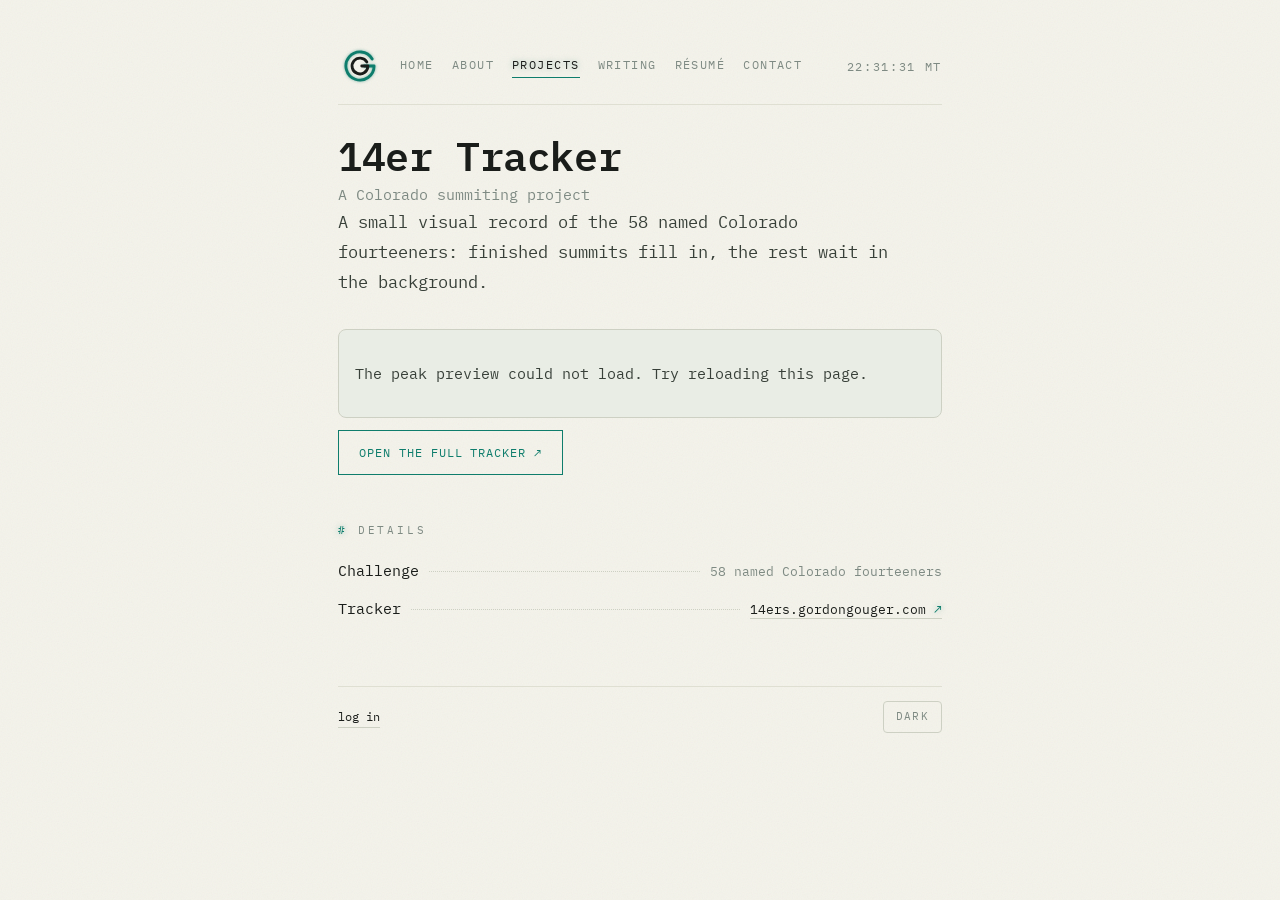
==== 14ers.html @ 22bb9b8f "Split 14er tracker into project preview and subapp" ====
<!DOCTYPE html>
<html lang="en" data-theme="light">
<head>
<meta charset="utf-8">
<meta name="viewport" content="width=device-width, initial-scale=1">
<meta name="robots" content="index, follow, noimageindex">
<title>14er Tracker — Gordon Gouger</title>
<link rel="preconnect" href="https://fonts.googleapis.com">
<link rel="preconnect" href="https://fonts.gstatic.com" crossorigin>
<link href="https://fonts.googleapis.com/css2?family=IBM+Plex+Mono:ital,wght@0,400;0,500;0,600;1,400&display=swap" rel="stylesheet">
<link rel="stylesheet" href="styles.css?v=16">
<script src="site.js?v=16" defer></script>
<meta name="description" content="Gordon Gouger's Colorado fourteeners tracker — 58 named peaks, one summit at a time.">
<meta property="og:title" content="14er Tracker — Gordon Gouger">
<meta property="og:description" content="Gordon Gouger's Colorado fourteeners tracker — 58 named peaks, one summit at a time.">
<meta property="og:url" content="https://gordongouger.com/14ers.html">
<meta property="og:type" content="website">
<meta name="twitter:card" content="summary">
<link rel="canonical" href="https://gordongouger.com/14ers.html">
</head>
<body>
  <div class="wrap">
    <header class="site-head">
      <a class="monogram" href="index.html" aria-label="Gordon Gouger — home">
        <svg viewBox="0 0 100 100" role="img" aria-hidden="true" fill="none" stroke-width="6.5" stroke-linecap="round" stroke-linejoin="round">
          <path class="g-accent" d="M77.71 34 A32 32 0 1 0 82 50 L60 50"/>
          <path class="g-ink" d="M65.59 41 A18 18 0 1 0 68 50 L54 50"/>
        </svg>
      </a>
      <nav class="nav">
        <a href="index.html">home</a>
        <a href="about.html">about</a>
        <a href="projects.html" aria-current="page">projects</a>
        <a href="writing.html">writing</a>
        <a href="resume.html">résumé</a>
        <a href="contact.html">contact</a>
      </nav>
      <span class="clock" id="clock">--:--:-- MT</span>
    </header>

    <h1 class="page-title scram">14er Tracker</h1>
    <p class="role">A Colorado summiting project</p>

    <div class="prose">
      <p class="lead-text">A small visual record of the 58 named Colorado fourteeners: finished summits fill in, the rest wait in the background.</p>
    </div>

    <div class="peak-preview" id="peakPreview"><p class="cap">loading the peaks…</p></div>

    <div class="btnrow">
      <a class="btn" href="https://14ers.gordongouger.com">Open the full tracker <span class="ext">↗</span></a>
    </div>

    <section>
      <p class="label"><span class="hash">#</span> <span class="scram">details</span></p>
      <div class="entry"><span class="t">Challenge</span><span class="lead"></span><span class="val">58 named Colorado fourteeners</span></div>
      <div class="entry"><span class="t">Tracker</span><span class="lead"></span><span class="val"><a href="https://14ers.gordongouger.com">14ers.gordongouger.com <span class="ext">↗</span></a></span></div>
    </section>

    <div class="colophon">
      <a href="https://auth.gordongouger.com" data-app="auth">log in</a>
      <button class="toggle" id="themeBtn">dark</button>
    </div>
  </div>

  <div class="margin-note" id="marginNote"></div>
</body>
</html>
---- styles.css ----
/* ============================================================
   Gordon Gouger — personal site
   Shared styles. Monospace, two themes, paper grain, print.
   ============================================================ */

html[data-theme="light"]{
  --bg:#F4F3EB; --ink:#1a1d1a; --fg:#384039; --muted:#7e8a83;
  --line:#dfdfd2; --line2:#cdd0c3; --accent:#0e7d6c;
}
html[data-theme="dark"]{
  --bg:#0e1411; --ink:#e9efe8; --fg:#c2cbc4; --muted:#7e8a80;
  --line:#222b26; --line2:#313a33; --accent:#1a8a77;
}

*{box-sizing:border-box;}
html{scroll-behavior:smooth;}
body{
  margin:0; background:var(--bg); color:var(--fg);
  font-family:'IBM Plex Mono',ui-monospace,Menlo,monospace;
  font-size:15px; line-height:1.75; -webkit-font-smoothing:antialiased;
  transition:background .3s,color .3s;
}
::selection{background:var(--accent); color:var(--bg);}

/* paper grain — cream theme only */
body::before{
  content:""; position:fixed; inset:0; pointer-events:none; z-index:0;
  mix-blend-mode:multiply; opacity:.06;
  background-image:url("data:image/svg+xml,%3Csvg xmlns='http://www.w3.org/2000/svg' width='180' height='180'%3E%3Cfilter id='n'%3E%3CfeTurbulence type='fractalNoise' baseFrequency='0.8' numOctaves='2' stitchTiles='stitch'/%3E%3C/filter%3E%3Crect width='100%25' height='100%25' filter='url(%23n)'/%3E%3C/svg%3E");
}
html[data-theme="dark"] body::before{display:none;}

.wrap{max-width:660px; margin:0 auto; padding:30px 28px 110px; position:relative; z-index:1;}

a{color:var(--ink); text-decoration:none; border-bottom:1px solid var(--line2); transition:color .15s,border-color .15s;}
a:hover{color:var(--accent); border-color:var(--accent);}

/* ---- header / nav ---- */
.site-head{display:flex; align-items:center; gap:18px; border-bottom:1px solid var(--line); padding:14px 0 16px;}
.monogram{display:inline-flex; color:var(--accent); border:0; line-height:0; transition:transform .25s ease;}
.monogram:hover{transform:rotate(-6deg);}
.monogram svg{display:block; height:44px; width:auto;}
.monogram .g-accent{stroke:var(--accent); filter:drop-shadow(0 0 4px color-mix(in srgb, var(--accent) 50%, transparent));}
.monogram .g-ink{stroke:var(--ink);}
/* ---- slight accent glow ---- */
.currently .k, .label .hash, .entry .val .ext{text-shadow:0 0 6px color-mix(in srgb, var(--accent) 45%, transparent);}
.nav a[aria-current="page"]{text-shadow:0 0 6px color-mix(in srgb, var(--accent) 40%, transparent);}
a:hover{text-shadow:0 0 7px color-mix(in srgb, var(--accent) 45%, transparent);}
.btn:hover{box-shadow:0 0 14px color-mix(in srgb, var(--accent) 30%, transparent);}
.nav{display:flex; gap:18px; flex-wrap:wrap; font-size:12px; letter-spacing:.12em; text-transform:uppercase;}
.nav a{border:0; color:var(--muted); padding-bottom:2px; border-bottom:1px solid transparent;}
.nav a:hover{color:var(--accent);}
.nav a[aria-current="page"]{color:var(--ink); border-bottom-color:var(--accent);}
.clock{margin-left:auto; color:var(--muted); font-size:12px; letter-spacing:.14em; text-transform:uppercase; font-variant-numeric:tabular-nums; white-space:nowrap;}

/* ---- masthead ---- */
h1{font-size:clamp(36px,8vw,56px); font-weight:600; color:var(--ink); letter-spacing:-.015em; margin:34px 0 4px; line-height:1.02;}
.role{color:var(--muted); margin:0;}
.currently{color:var(--muted); font-size:13px; margin:18px 0 0;}
.currently .k{color:var(--accent);}
.intro{margin:26px 0 0; max-width:60ch;}

/* ---- sections / index lists ---- */
section{margin-top:46px;}
.label{font-size:11px; text-transform:uppercase; letter-spacing:.26em; color:var(--muted); margin:0 0 18px;}
.label .hash{color:var(--accent);}
.entry{display:flex; align-items:baseline; gap:10px; margin:0 0 12px;}
.entry .num{color:var(--accent); font-size:12px; min-width:22px;}
.entry .t{color:var(--ink); white-space:nowrap;}
.entry .lead{flex:1; border-bottom:1px dotted var(--line2); position:relative; top:-4px;}
.entry .val{color:var(--muted); font-size:13px; white-space:nowrap;}
.entry .val .ext{color:var(--accent);}
.entry .val .soon{opacity:.6;}

/* skills */
.skills .entry .t{color:var(--ink);}
.skills .entry .val{color:var(--muted); white-space:normal; text-align:right;}

/* projects / writing lists */
.proj .row{display:block; scroll-margin-top:24px;}
.proj .row:hover .t{color:var(--accent);}
.proj .d{color:var(--fg); font-size:13.5px; margin:-6px 0 18px 32px; max-width:56ch;}

/* ---- prose / page content ---- */
.page-title{font-size:clamp(28px,6vw,40px); font-weight:600; color:var(--ink); letter-spacing:-.01em; margin:30px 0 6px;}
.prose{max-width:62ch;}
.prose p{margin:0 0 18px;}
.lead-text{font-size:17px; color:var(--fg);}
.figure{margin:30px 0;}
.figure img{display:block; width:100%; height:auto; border:1px solid var(--line2); filter:saturate(.96);}
.figure figcaption{font-size:12px; color:var(--muted); font-style:italic; margin-top:8px;}
.img-placeholder{display:flex; align-items:center; justify-content:center; aspect-ratio:3/2; border:1px dashed var(--line2); color:var(--muted); font-size:12px; letter-spacing:.1em; text-transform:uppercase;}

/* live Meron telemetry card (project page) */
.meron-live, .athenaeum-live{margin:30px 0; border:1px solid var(--line2); border-radius:8px; padding:18px 20px; background:color-mix(in srgb, var(--accent) 5%, var(--bg));}
.athenaeum-live .ath-row{display:grid; grid-template-columns:repeat(6,1fr); gap:10px; margin-bottom:14px;}
.athenaeum-live .ath-book{display:flex; flex-direction:column; gap:4px; text-decoration:none; color:inherit; min-width:0;}
.athenaeum-live .ath-book img, .athenaeum-live .ath-no-cover{width:100%; aspect-ratio:2/3; object-fit:cover; border-radius:2px; background:var(--line2); display:block;}
.athenaeum-live .ath-book.ath-all-time img, .athenaeum-live .ath-book.ath-all-time .ath-no-cover{box-shadow:0 0 0 2px #d4af37, 0 2px 8px rgba(212,175,55,.25);}
.athenaeum-live .ath-book.ath-second-fav img, .athenaeum-live .ath-book.ath-second-fav .ath-no-cover{box-shadow:0 0 0 2px #b8b8b8, 0 2px 8px rgba(184,184,184,.25);}
.athenaeum-live .ath-title{font-size:10px; font-weight:600; color:var(--ink); line-height:1.2; overflow:hidden; display:-webkit-box; -webkit-line-clamp:2; -webkit-box-orient:vertical;}
.athenaeum-live .ath-author{font-size:9px; color:var(--muted); line-height:1.15; white-space:nowrap; overflow:hidden; text-overflow:ellipsis;}
@media (max-width:560px){ .athenaeum-live .ath-row{grid-template-columns:repeat(3,1fr); gap:8px;} }
.meron-live .stats{display:grid; grid-template-columns:repeat(4,1fr); gap:14px; margin-bottom:12px;}
.meron-live .stat{display:flex; flex-direction:column;}
.meron-live .stat .n{font-size:23px; color:var(--ink); font-weight:600; line-height:1.05; font-variant-numeric:tabular-nums;}
.meron-live .stat .l{font-size:10px; text-transform:uppercase; letter-spacing:.13em; color:var(--muted); margin-top:4px;}
.meron-live .ml-h{font-size:10px; text-transform:uppercase; letter-spacing:.16em; color:var(--accent); margin:0 0 9px;}
.meron-live .ml-h2{margin-top:16px;}
.meron-live .spark{display:block; width:100%; height:46px;}
.meron-live .cap{font-size:11px; color:var(--muted); font-style:italic; margin:8px 0 0;}
.meron-live .live-dot{display:inline-block; width:7px; height:7px; border-radius:50%; background:var(--accent); margin-right:6px; box-shadow:0 0 6px var(--accent); vertical-align:middle;}
@media (max-width:560px){ .meron-live .stats{grid-template-columns:repeat(2,1fr);} }

/* Colorado 14er tracker */
.peak-map,.peak-preview{margin:32px 0 12px; border:1px solid var(--line2); border-radius:8px; padding:16px 16px 14px; background:color-mix(in srgb, var(--accent) 5%, var(--bg));}
.peak-map .cap,.peak-list .cap{font-size:11px; color:var(--muted); font-style:italic; margin:8px 0 0;}
.peak-poster{display:block; width:100%; height:auto; overflow:visible;}
.peak-preview-link{display:block; border:0; color:inherit;}
.peak-preview-link:hover{color:inherit; text-shadow:none;}
.peak-poster .peak path{fill:color-mix(in srgb, var(--line2) 55%, var(--bg)); stroke:var(--line2); stroke-width:2; stroke-linejoin:round; transition:fill .22s,stroke .22s,filter .22s; cursor:pointer;}
.peak-poster .peak.is-done path{stroke:var(--accent); filter:drop-shadow(0 0 4px color-mix(in srgb, var(--accent) 35%, transparent));}
.peak-poster .peak.is-done.range-0 path,.peak-poster .peak.is-done.range-3 path{fill:var(--accent);}
.peak-poster .peak.is-done.range-1 path,.peak-poster .peak.is-done.range-4 path{fill:color-mix(in srgb, var(--accent) 72%, var(--bg));}
.peak-poster .peak.is-done.range-2 path,.peak-poster .peak.is-done.range-5 path{fill:color-mix(in srgb, var(--accent) 55%, var(--bg));}
.peak-poster .peak:hover path{stroke:var(--ink);}
.peak-label{fill:var(--bg); font-size:13px; font-weight:600; text-anchor:middle; paint-order:stroke; stroke:color-mix(in srgb, var(--accent) 65%, var(--bg)); stroke-width:2px; stroke-linejoin:round; pointer-events:none;}
.peak-label .peak-elev{font-size:11px; font-weight:400;}
.peak-stats{display:grid; grid-template-columns:repeat(4,1fr); gap:12px; margin-top:12px;}
.peak-stats .stat{display:flex; flex-direction:column; min-width:0;}
.peak-stats .n{font-size:20px; color:var(--ink); font-weight:600; line-height:1.1; font-variant-numeric:tabular-nums; white-space:nowrap;}
.peak-stats .l{font-size:9px; text-transform:uppercase; letter-spacing:.12em; color:var(--muted); margin-top:4px;}
.peak-list{margin-top:34px;}
.range-group{margin:0 0 30px;}
.range-group .label{margin-bottom:10px;}
.peak-row{display:grid; grid-template-columns:minmax(0,1fr) auto; gap:8px 16px; align-items:baseline; border-top:1px solid var(--line); padding:10px 0; scroll-margin-top:22px; transition:background .2s,box-shadow .2s;}
.peak-row:last-child{border-bottom:1px solid var(--line);}
.peak-row .peak-name{color:var(--ink); min-width:0;}
.peak-row .peak-name .unranked{color:var(--muted); font-size:10px; margin-left:5px;}
.peak-row .peak-meta{color:var(--muted); font-size:11px; text-align:right; white-space:nowrap;}
.peak-row .peak-log{grid-column:1 / -1; color:var(--muted); font-size:12px; margin-top:-5px;}
.peak-row .peak-log a{margin-left:8px;}
.peak-row.peak-flash{animation:peakflash .95s ease;}
@keyframes peakflash{0%,100%{background:transparent;} 35%{background:color-mix(in srgb, var(--accent) 15%, transparent); box-shadow:0 0 0 5px color-mix(in srgb, var(--accent) 10%, transparent);}}
@media (max-width:560px){ .peak-label{display:none;} .peak-map,.peak-preview{padding:12px 10px;} .peak-stats{grid-template-columns:repeat(2,1fr); gap:12px;} .peak-row{gap:6px 10px;} .peak-row .peak-meta{font-size:10px;} }
@media (prefers-reduced-motion:reduce){ .peak-poster .peak path,.peak-row{transition:none;} .peak-row.peak-flash{animation:none; background:color-mix(in srgb, var(--accent) 12%, transparent);} }
.portrait{float:right; width:180px; margin:6px 0 18px 24px;}
.portrait .img-placeholder{aspect-ratio:4/5;}
.portrait img{display:block; width:100%; height:auto; border:1px solid var(--line2);}

/* photo gallery */
.gallery{display:grid; grid-template-columns:repeat(2,1fr); gap:16px; margin-top:8px;}
.gallery figure{margin:0;}
.gallery img{display:block; width:100%; aspect-ratio:4/5; object-fit:cover; border:1px solid var(--line2); filter:saturate(.97);}
.gallery figcaption{font-size:12px; color:var(--muted); font-style:italic; margin-top:6px;}
@media (max-width:560px){ .gallery{grid-template-columns:1fr;} }

/* résumé */
.cv-row{display:flex; justify-content:space-between; gap:18px; border-top:1px solid var(--line); padding:16px 0; align-items:baseline;}
.cv-row:last-child{border-bottom:1px solid var(--line);}
.cv-row .when{color:var(--muted); font-size:13px; white-space:nowrap;}
.cv-row .what .title{color:var(--ink); font-weight:500;}
.cv-row .what .where{color:var(--muted); font-size:13.5px;}
.contact{color:var(--muted); font-size:13px; margin:8px 0 18px; display:flex; flex-wrap:wrap; gap:6px 16px;}
.contact a{border:0; color:var(--ink);}
.contact a:hover{color:var(--accent);}
.role-head{display:flex; justify-content:space-between; gap:18px; align-items:baseline; margin-top:20px;}
.role-head .title{color:var(--ink); font-weight:500;}
.role-head .where{color:var(--muted);}
.role-head .when{color:var(--muted); font-size:13px; white-space:nowrap;}
.cv-bullets{margin:6px 0 4px; padding-left:18px;}
.cv-bullets li{margin:0 0 5px; color:var(--fg); font-size:13.5px; line-height:1.6;}
.cv-bullets li::marker{color:var(--accent);}
.tags{display:flex; flex-wrap:wrap; gap:6px 8px; margin-top:2px;}
.tags span{border:1px solid var(--line2); border-radius:3px; padding:3px 9px; font-size:12px; color:var(--fg);}
.oneline{color:var(--fg);}

/* contact form */
.form{max-width:520px; margin-top:6px;}
.field{margin:0 0 16px;}
.field label{display:block; font-size:11px; text-transform:uppercase; letter-spacing:.18em; color:var(--muted); margin:0 0 6px;}
.field input, .field textarea{width:100%; background:var(--bg); color:var(--ink); border:1px solid var(--line2); border-radius:4px; padding:10px 12px; font:inherit; font-size:14px; transition:border-color .15s, box-shadow .15s;}
.field input:focus, .field textarea:focus{outline:none; border-color:var(--accent); box-shadow:0 0 0 3px color-mix(in srgb, var(--accent) 18%, transparent);}
.field textarea{min-height:130px; resize:vertical;}
.form button.btn{background:none; cursor:pointer;}
.form-status{font-size:13px; margin:14px 0 0;}

/* ---- terms / margin notes ---- */
.term{border-bottom:1px dotted var(--accent); color:var(--ink); cursor:help; outline:none;}
.term:focus{background:color-mix(in srgb, var(--accent) 14%, transparent);}
.margin-note{position:absolute; width:180px; font-size:11.5px; line-height:1.55; font-style:italic; color:var(--muted); border-left:2px solid var(--accent); padding-left:12px; opacity:0; transform:translateX(-5px); transition:opacity .2s,transform .2s; pointer-events:none; z-index:6;}
.margin-note.show{opacity:1; transform:none;}

/* ---- buttons ---- */
.btn{display:inline-block; border:1px solid var(--accent); color:var(--accent); padding:11px 20px; text-transform:uppercase; letter-spacing:.08em; font-size:12px; transition:all .2s;}
.btn:hover{background:var(--accent); color:var(--bg);}
.btn.ghost{border-color:var(--line2); color:var(--ink);}
.btn.ghost:hover{border-color:var(--ink); background:transparent;}
.btnrow{display:flex; gap:12px; flex-wrap:wrap; margin-top:8px;}

/* ---- inline login modal (single sign-on) ---- */
.login-modal{position:fixed; inset:0; z-index:60; display:none; align-items:center; justify-content:center; padding:20px; background:rgba(8,10,9,.55); -webkit-backdrop-filter:blur(2px); backdrop-filter:blur(2px);}
.login-modal.show{display:flex; animation:loginfade .18s ease;}
@keyframes loginfade{from{opacity:0;} to{opacity:1;}}
.login-card{position:relative; width:100%; max-width:360px; background:var(--bg); border:1px solid var(--line2); border-radius:8px; padding:24px 24px 22px; box-shadow:0 18px 50px rgba(0,0,0,.30);}
.login-card .label{margin-bottom:6px;}
.login-sub{color:var(--muted); font-size:12.5px; margin:0 0 18px;}
.login-x{position:absolute; top:8px; right:10px; background:none; border:0; color:var(--muted); font-size:22px; line-height:1; cursor:pointer; padding:2px 7px;}
.login-x:hover{color:var(--accent);}
.login-form .btn{width:100%; background:none; cursor:pointer; margin-top:2px;}
.login-form .btn:disabled{opacity:.6; cursor:default;}
.login-err{color:#c0392b; font-size:12.5px; margin:0 0 12px;}
html[data-theme="dark"] .login-err{color:#e57373;}

/* ---- colophon / footer ---- */
.colophon{margin-top:64px; border-top:1px solid var(--line); padding-top:14px; color:var(--muted); font-size:12px; display:flex; justify-content:space-between; align-items:center; flex-wrap:wrap; gap:10px;}
.colophon .hint{font-style:italic;}
.toggle{background:none; border:1px solid var(--line2); color:var(--muted); font:inherit; font-size:11px; letter-spacing:.12em; text-transform:uppercase; padding:5px 12px; border-radius:4px; cursor:pointer; transition:all .2s;}
.toggle:hover{color:var(--accent); border-color:var(--accent);}

@media (max-width:560px){
  .site-head{flex-wrap:wrap;}
  .clock{margin-left:0; width:100%; order:3;}
  .portrait{float:none; width:100%; max-width:220px; margin:0 0 18px;}
}

/* ---- mobile: ≤575.98px ---- */
@media (max-width:575.98px){
  /* breathing room — narrower gutters */
  .wrap{padding:22px 18px 90px;}

  /* tighter nav so labels don't crowd */
  .site-head{gap:12px; padding:12px 0 14px;}
  .nav{gap:10px 14px; font-size:11.5px;}
  .monogram svg{height:38px;}
  .clock{font-size:11px;}

  /* masthead — slightly smaller h1 cap so it never overflows */
  h1{font-size:clamp(32px,9vw,44px); margin-top:26px;}
  .intro{margin-top:20px;}

  /* index entry rows — stack label and value so descriptions don't
     squeeze into a 1-em column at the right */
  .entry{flex-wrap:wrap; gap:4px 10px; margin-bottom:14px;}
  .entry .t{white-space:normal;}
  .entry .val{white-space:normal; font-size:13px; flex-basis:100%; padding-left:0;}
  .entry .lead{display:none;}
  /* keep skills .val left-aligned on mobile (it's right-aligned on desktop) */
  .skills .entry .val{text-align:left;}

  /* project rows — description sits flush below the title, not indented */
  .proj .d{margin:4px 0 18px; font-size:14px;}

  /* résumé role row — stack title and date */
  .role-head{flex-direction:column; gap:2px; margin-top:18px;}
  .role-head .when{font-size:12.5px;}
  .cv-row{flex-direction:column; gap:4px; padding:14px 0;}
  .cv-row .when{font-size:12.5px;}
  .cv-bullets li{font-size:14px;}

  /* contact form — taller submit so it hits the 44px tap target */
  .form button.btn{width:100%; padding:14px 20px; font-size:13px;}
  .field input, .field textarea{font-size:16px; padding:12px 12px;} /* 16px avoids iOS zoom-on-focus */

  /* btn group — let primary stretch */
  .btnrow{gap:10px;}
  .btnrow .btn{flex:1 1 auto; text-align:center; padding:13px 18px;}

  /* meron-live card — tighter padding */
  .meron-live{padding:16px 16px;}
  .meron-live .stat .n{font-size:20px;}
}

/* ---- print: clean one-page résumé ---- */
@media print{
  html[data-theme]{ --bg:#fff; --ink:#000; --fg:#111; --muted:#444; --line:#bbb; --line2:#bbb; --accent:#000; }
  body::before{display:none;}
  .clock,.toggle,.currently,.margin-note,.monogram:hover,.btnrow,.login-modal{display:none;}
  *{text-shadow:none !important; box-shadow:none !important;}
  .monogram .g-accent{filter:none !important;}
  .site-head{border-bottom:1px solid #000;}
  .nav{display:none;}
  a{border:0; color:#000;}
  a[href^="http"]::after, a[href^="mailto"]::after{content:" (" attr(href) ")"; font-size:.82em; color:#555;}
  .wrap{max-width:none; padding:0;}
  section,.cv-row,.figure{break-inside:avoid;}
}

/* Keep the bottom of an image visible inside an object-fit:cover box —
   useful when the logo/subject sits near the bottom of the frame. */
.gallery img.anchor-bottom{object-position:center bottom;}
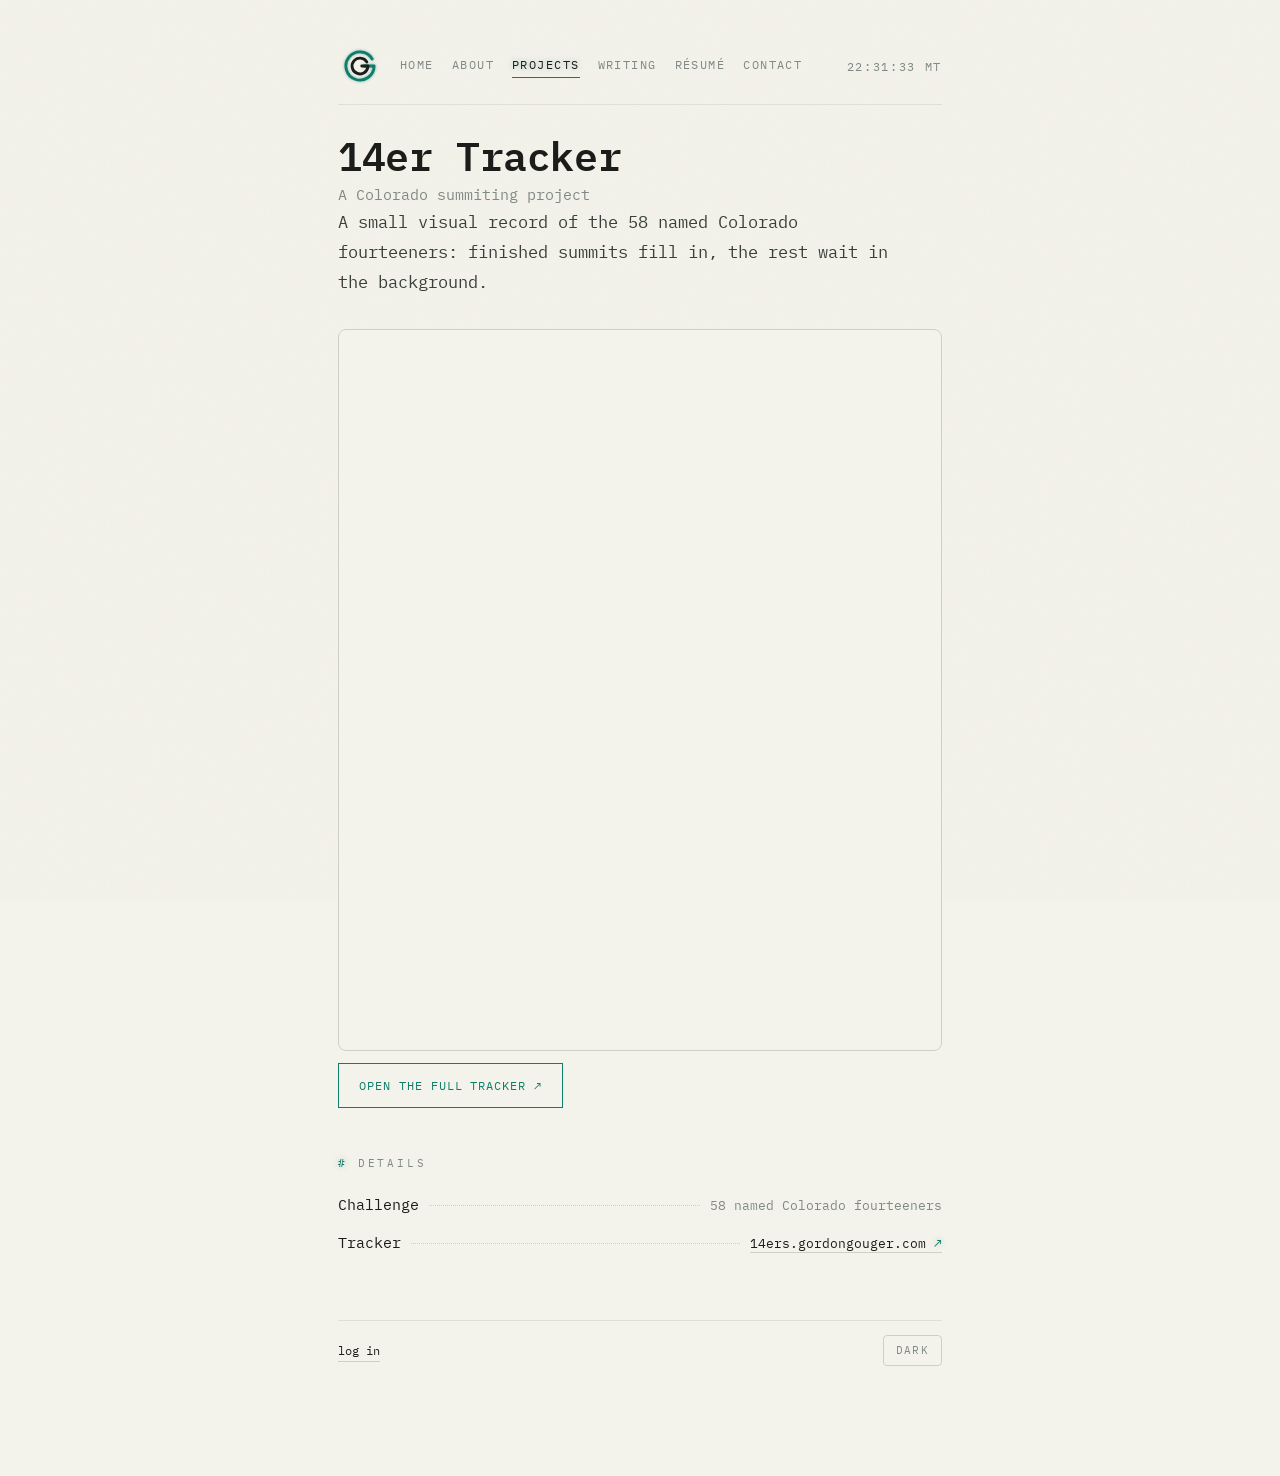
==== commit 81c64d4b: "feat: embed standalone fourteeners tracker" ====
--- a/14ers.html
+++ b/14ers.html
@@ -8,8 +8,8 @@
 <link rel="preconnect" href="https://fonts.googleapis.com">
 <link rel="preconnect" href="https://fonts.gstatic.com" crossorigin>
 <link href="https://fonts.googleapis.com/css2?family=IBM+Plex+Mono:ital,wght@0,400;0,500;0,600;1,400&display=swap" rel="stylesheet">
-<link rel="stylesheet" href="styles.css?v=16">
-<script src="site.js?v=16" defer></script>
+<link rel="stylesheet" href="styles.css?v=17">
+<script src="site.js?v=17" defer></script>
 <meta name="description" content="Gordon Gouger's Colorado fourteeners tracker — 58 named peaks, one summit at a time.">
 <meta property="og:title" content="14er Tracker — Gordon Gouger">
 <meta property="og:description" content="Gordon Gouger's Colorado fourteeners tracker — 58 named peaks, one summit at a time.">
@@ -45,7 +45,7 @@
       <p class="lead-text">A small visual record of the 58 named Colorado fourteeners: finished summits fill in, the rest wait in the background.</p>
     </div>
 
-    <div class="peak-preview" id="peakPreview"><p class="cap">loading the peaks…</p></div>
+    <div class="tracker-embed"><iframe id="trackerEmbed" title="Colorado 14er Tracker preview" loading="lazy"></iframe></div>
 
     <div class="btnrow">
       <a class="btn" href="https://14ers.gordongouger.com">Open the full tracker <span class="ext">↗</span></a>
--- a/styles.css
+++ b/styles.css
@@ -114,6 +114,8 @@
 
 /* Colorado 14er tracker */
 .peak-map,.peak-preview{margin:32px 0 12px; border:1px solid var(--line2); border-radius:8px; padding:16px 16px 14px; background:color-mix(in srgb, var(--accent) 5%, var(--bg));}
+.tracker-embed{margin:32px 0 12px; border:1px solid var(--line2); border-radius:8px; overflow:hidden; background:var(--bg);}
+.tracker-embed iframe{display:block; width:100%; height:720px; border:0;}
 .peak-map .cap,.peak-list .cap{font-size:11px; color:var(--muted); font-style:italic; margin:8px 0 0;}
 .peak-poster{display:block; width:100%; height:auto; overflow:visible;}
 .peak-preview-link{display:block; border:0; color:inherit;}
@@ -142,7 +144,7 @@
 .peak-row .peak-log a{margin-left:8px;}
 .peak-row.peak-flash{animation:peakflash .95s ease;}
 @keyframes peakflash{0%,100%{background:transparent;} 35%{background:color-mix(in srgb, var(--accent) 15%, transparent); box-shadow:0 0 0 5px color-mix(in srgb, var(--accent) 10%, transparent);}}
-@media (max-width:560px){ .peak-label{display:none;} .peak-map,.peak-preview{padding:12px 10px;} .peak-stats{grid-template-columns:repeat(2,1fr); gap:12px;} .peak-row{gap:6px 10px;} .peak-row .peak-meta{font-size:10px;} }
+@media (max-width:560px){ .peak-label{display:none;} .peak-map,.peak-preview{padding:12px 10px;} .tracker-embed iframe{height:500px;} .peak-stats{grid-template-columns:repeat(2,1fr); gap:12px;} .peak-row{gap:6px 10px;} .peak-row .peak-meta{font-size:10px;} }
 @media (prefers-reduced-motion:reduce){ .peak-poster .peak path,.peak-row{transition:none;} .peak-row.peak-flash{animation:none; background:color-mix(in srgb, var(--accent) 12%, transparent);} }
 .portrait{float:right; width:180px; margin:6px 0 18px 24px;}
 .portrait .img-placeholder{aspect-ratio:4/5;}
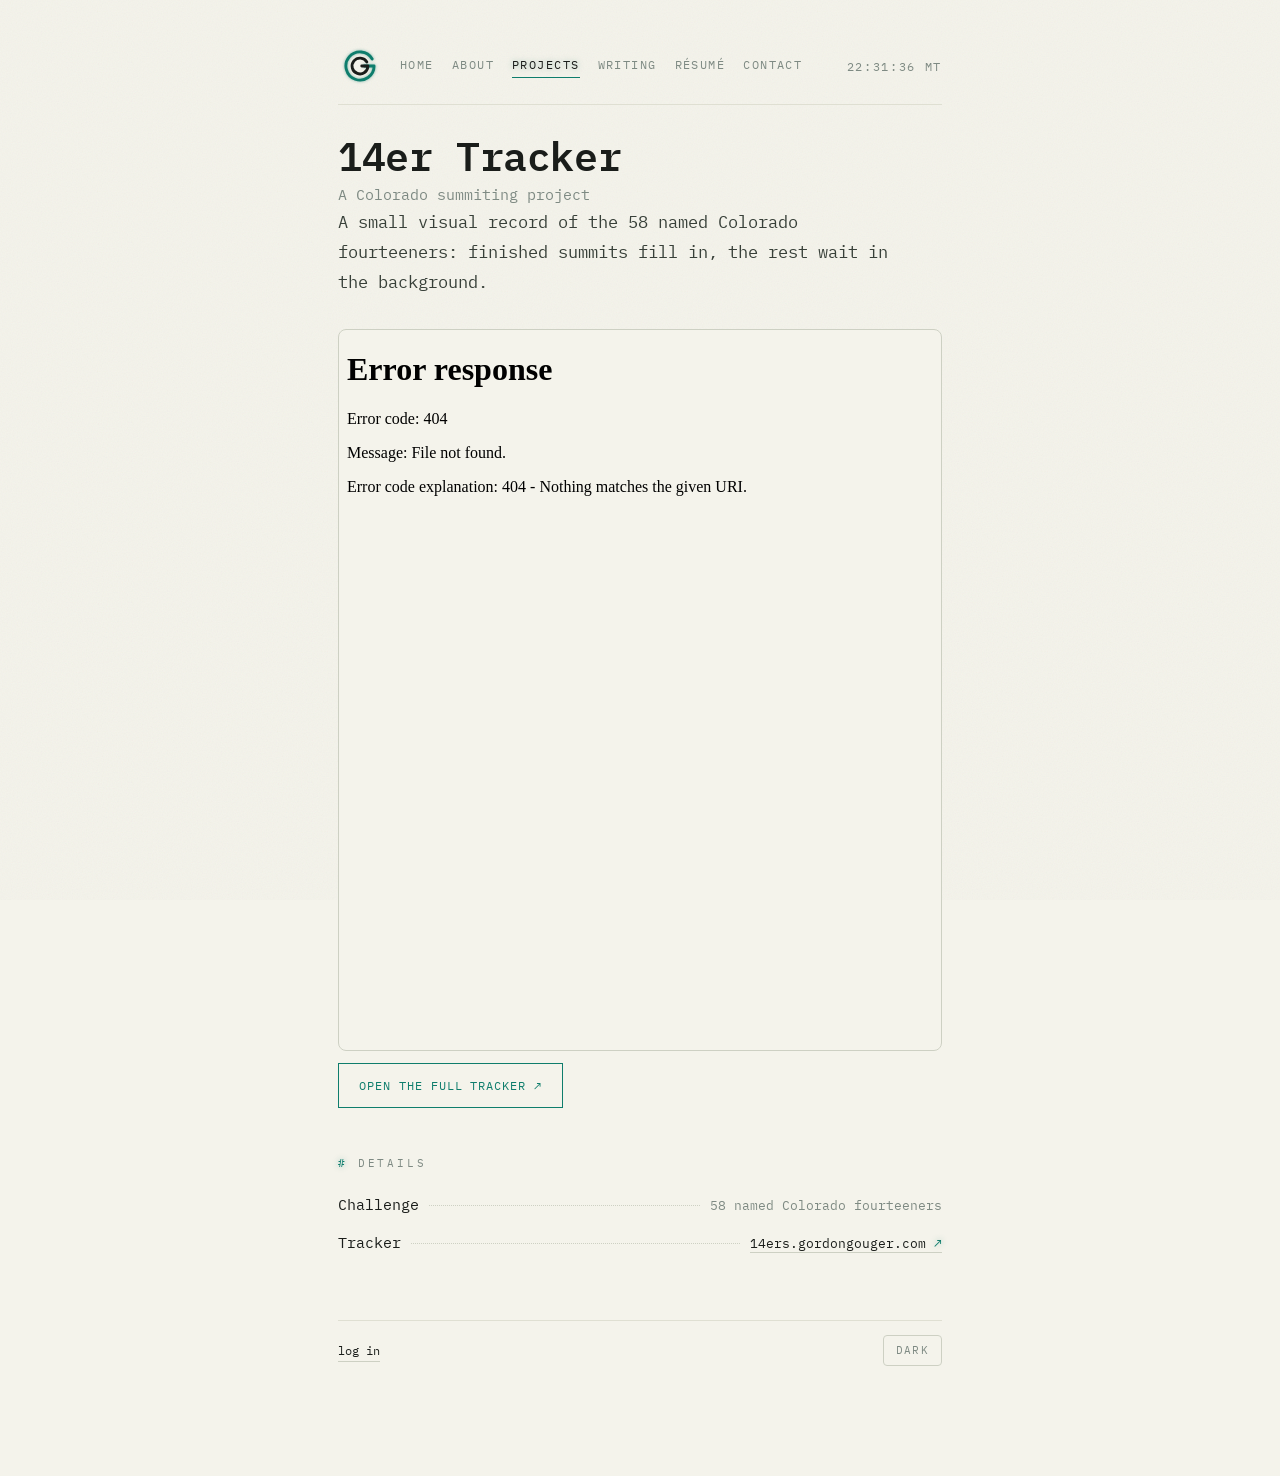
==== commit 16aada25: "fix: serve tracker embed from main-site origin" ====
--- a/14ers.html
+++ b/14ers.html
@@ -8,8 +8,8 @@
 <link rel="preconnect" href="https://fonts.googleapis.com">
 <link rel="preconnect" href="https://fonts.gstatic.com" crossorigin>
 <link href="https://fonts.googleapis.com/css2?family=IBM+Plex+Mono:ital,wght@0,400;0,500;0,600;1,400&display=swap" rel="stylesheet">
-<link rel="stylesheet" href="styles.css?v=17">
-<script src="site.js?v=17" defer></script>
+<link rel="stylesheet" href="styles.css?v=18">
+<script src="site.js?v=18" defer></script>
 <meta name="description" content="Gordon Gouger's Colorado fourteeners tracker — 58 named peaks, one summit at a time.">
 <meta property="og:title" content="14er Tracker — Gordon Gouger">
 <meta property="og:description" content="Gordon Gouger's Colorado fourteeners tracker — 58 named peaks, one summit at a time.">
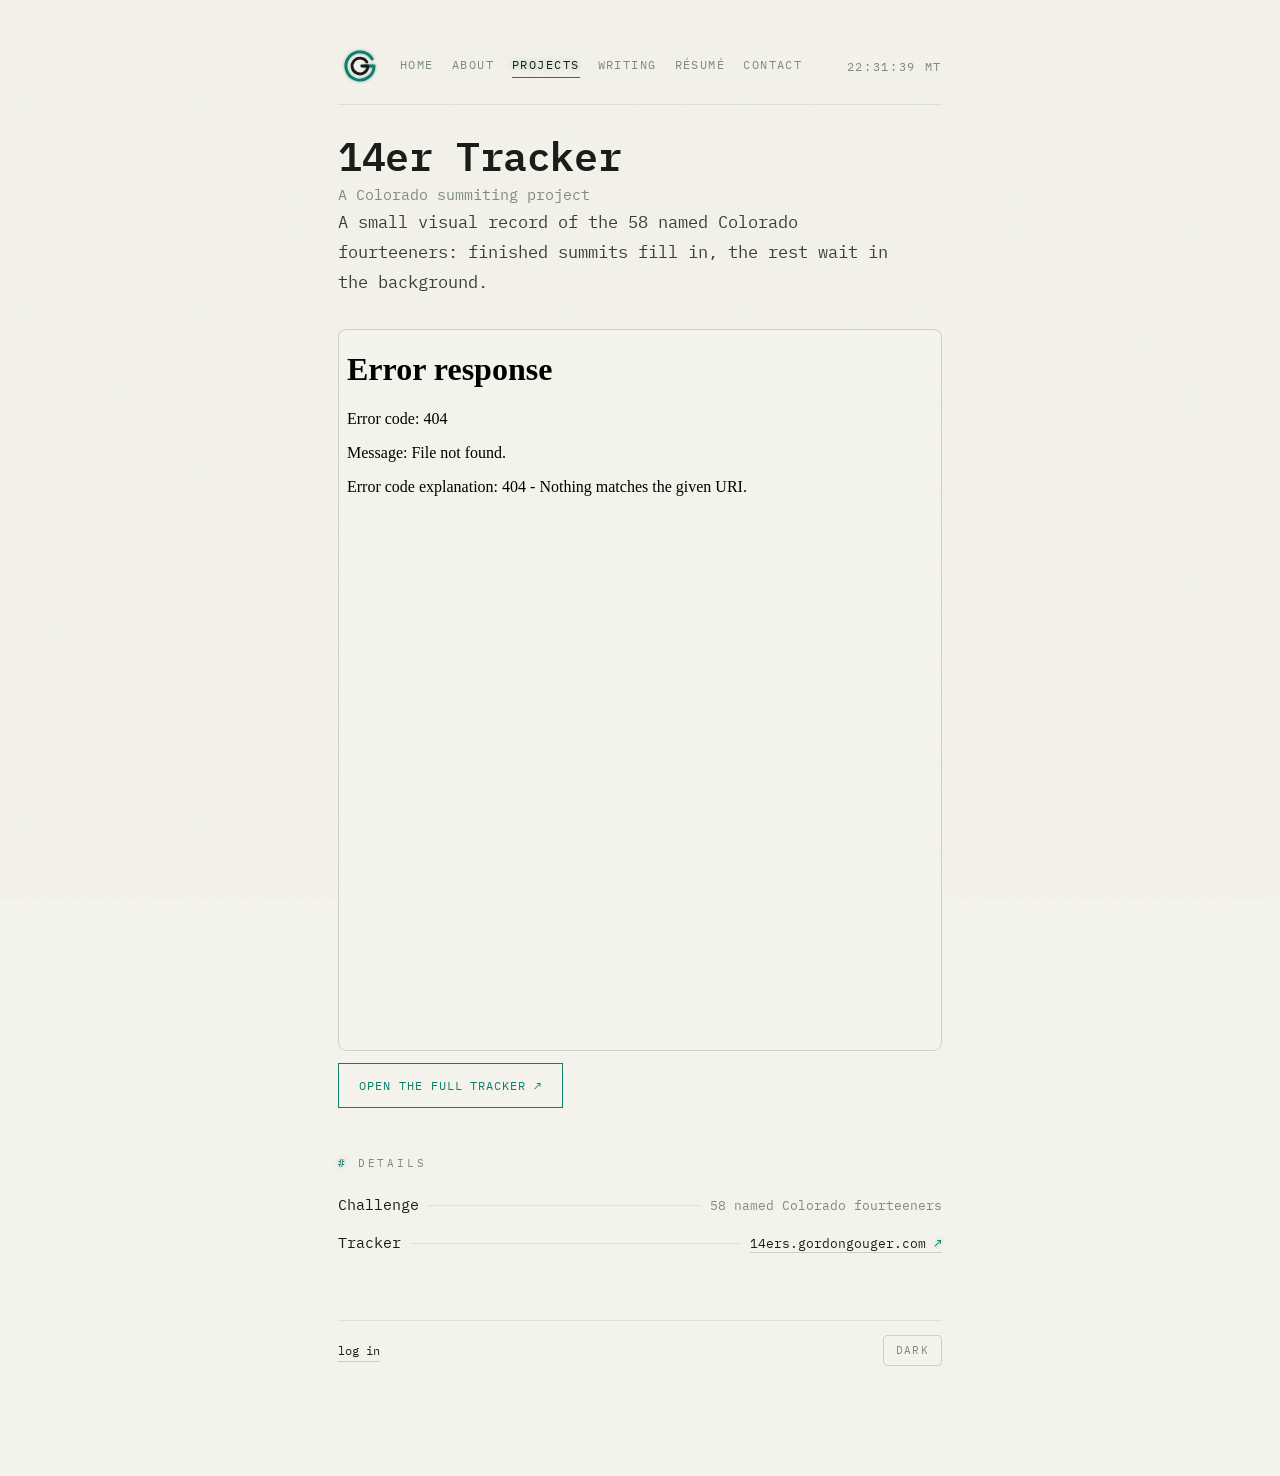
==== commit 8b9bb0c5: "fix: show terrain preview in tracker embed" ====
--- a/14ers.html
+++ b/14ers.html
@@ -9,7 +9,7 @@
 <link rel="preconnect" href="https://fonts.gstatic.com" crossorigin>
 <link href="https://fonts.googleapis.com/css2?family=IBM+Plex+Mono:ital,wght@0,400;0,500;0,600;1,400&display=swap" rel="stylesheet">
 <link rel="stylesheet" href="styles.css?v=18">
-<script src="site.js?v=18" defer></script>
+<script src="site.js?v=19" defer></script>
 <meta name="description" content="Gordon Gouger's Colorado fourteeners tracker — 58 named peaks, one summit at a time.">
 <meta property="og:title" content="14er Tracker — Gordon Gouger">
 <meta property="og:description" content="Gordon Gouger's Colorado fourteeners tracker — 58 named peaks, one summit at a time.">
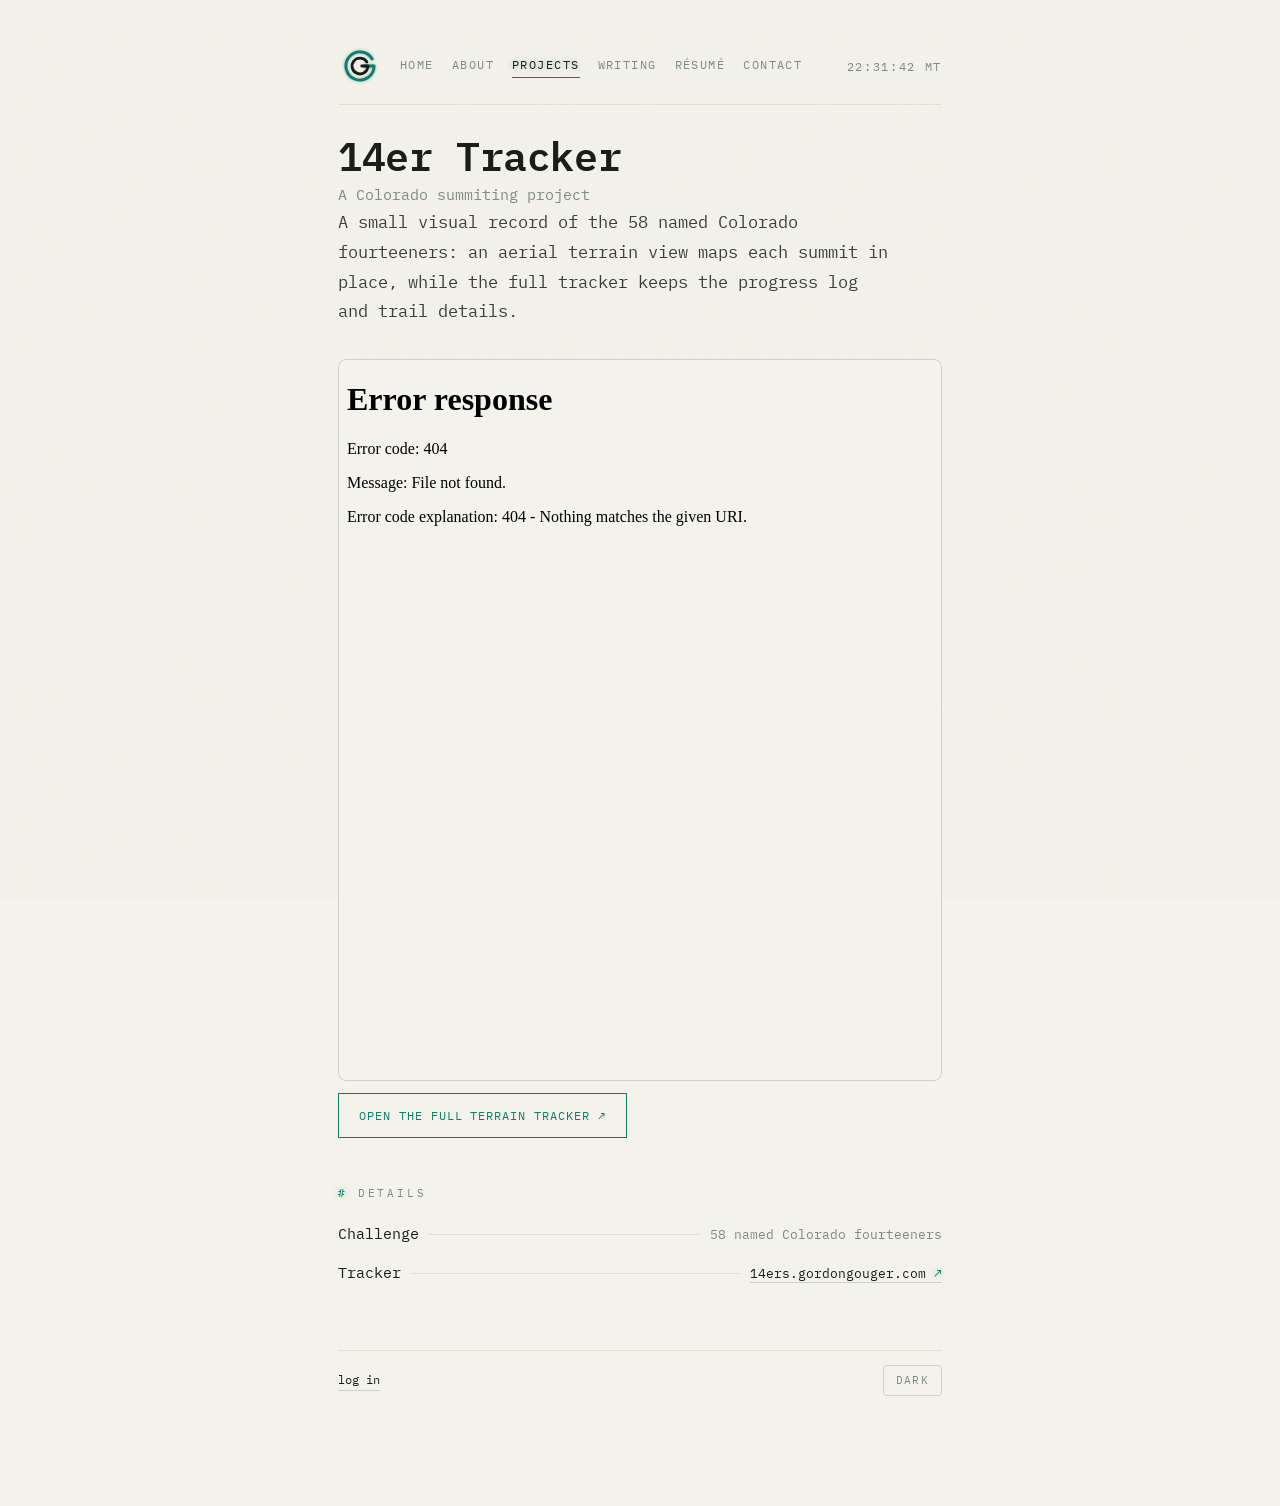
==== commit 20cb210f: "feat: refresh 14ers project preview" ====
--- a/14ers.html
+++ b/14ers.html
@@ -42,13 +42,13 @@
     <p class="role">A Colorado summiting project</p>
 
     <div class="prose">
-      <p class="lead-text">A small visual record of the 58 named Colorado fourteeners: finished summits fill in, the rest wait in the background.</p>
+      <p class="lead-text">A small visual record of the 58 named Colorado fourteeners: an aerial terrain view maps each summit in place, while the full tracker keeps the progress log and trail details.</p>
     </div>
 
     <div class="tracker-embed"><iframe id="trackerEmbed" title="Colorado 14er Tracker preview" loading="lazy"></iframe></div>
 
     <div class="btnrow">
-      <a class="btn" href="https://14ers.gordongouger.com">Open the full tracker <span class="ext">↗</span></a>
+      <a class="btn" href="https://14ers.gordongouger.com">Open the full terrain tracker <span class="ext">↗</span></a>
     </div>
 
     <section>
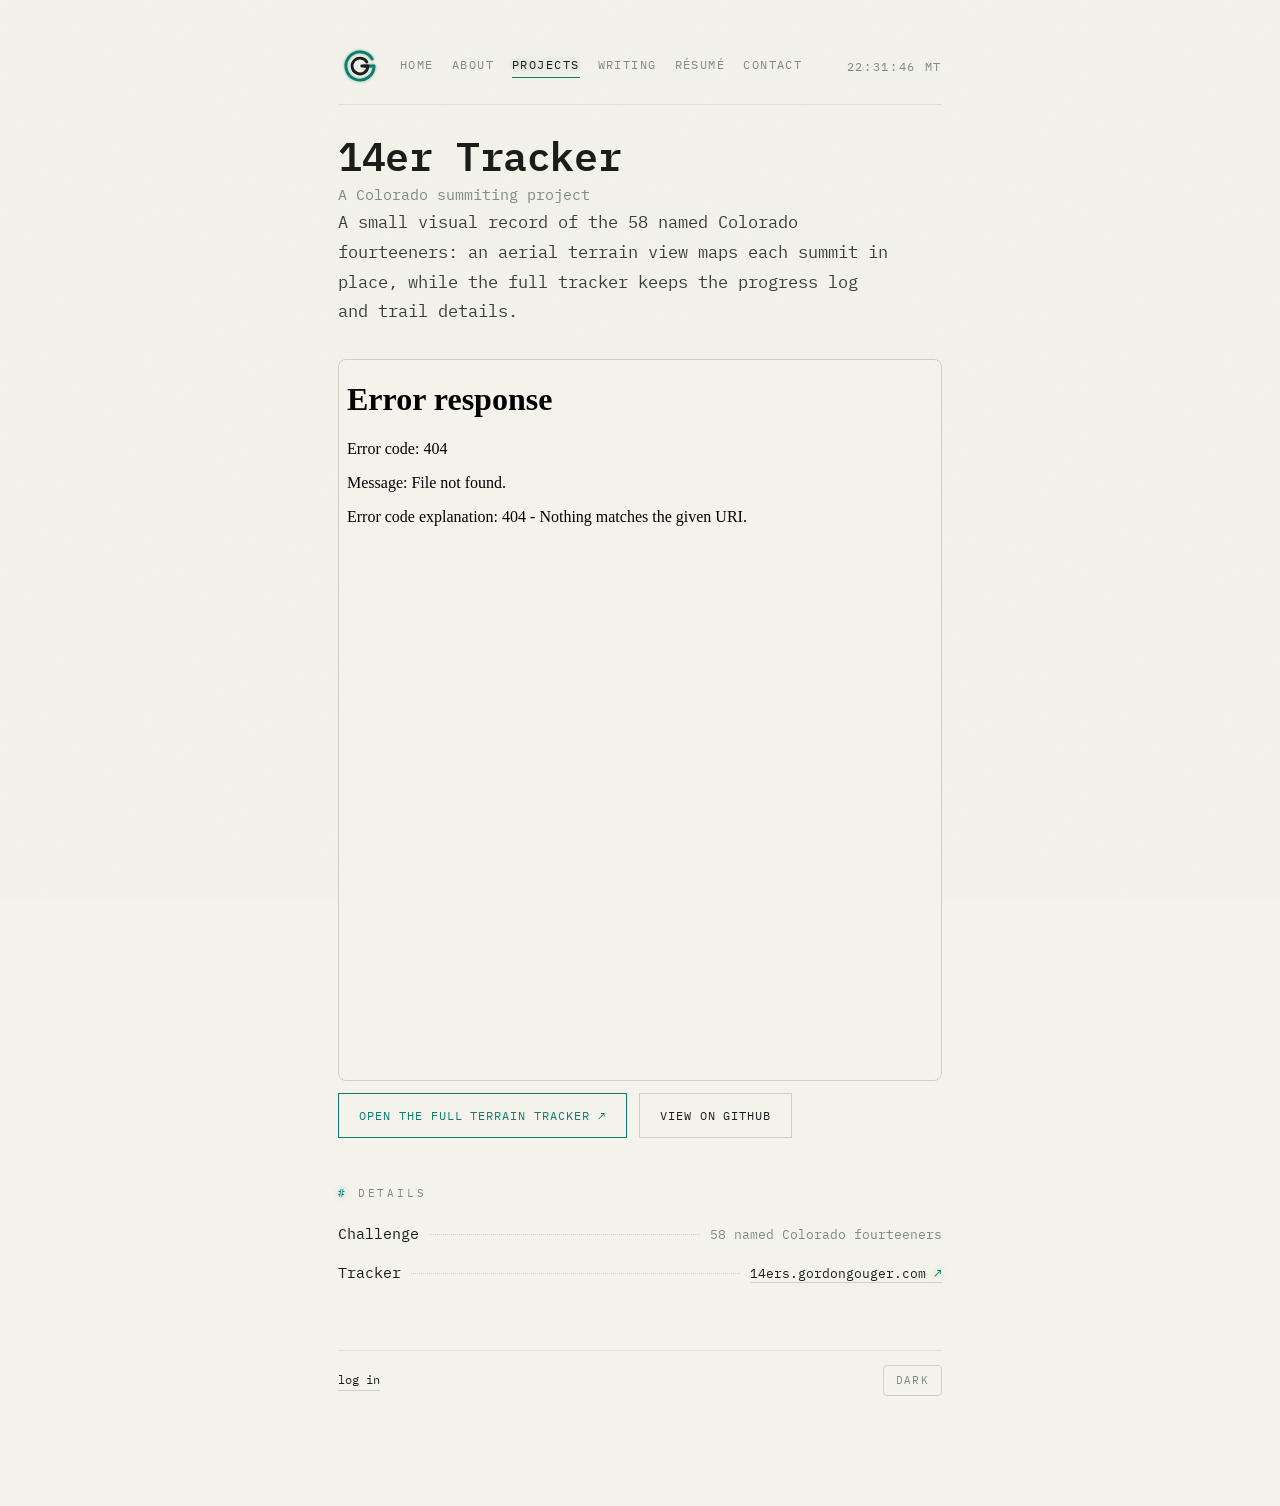
==== commit c1fa1849: "Add GitHub links to project pages" ====
--- a/14ers.html
+++ b/14ers.html
@@ -49,6 +49,7 @@
 
     <div class="btnrow">
       <a class="btn" href="https://14ers.gordongouger.com">Open the full terrain tracker <span class="ext">↗</span></a>
+      <a class="btn ghost" href="https://github.com/gogouger/fourteeners" target="_blank" rel="noopener">View on GitHub</a>
     </div>
 
     <section>
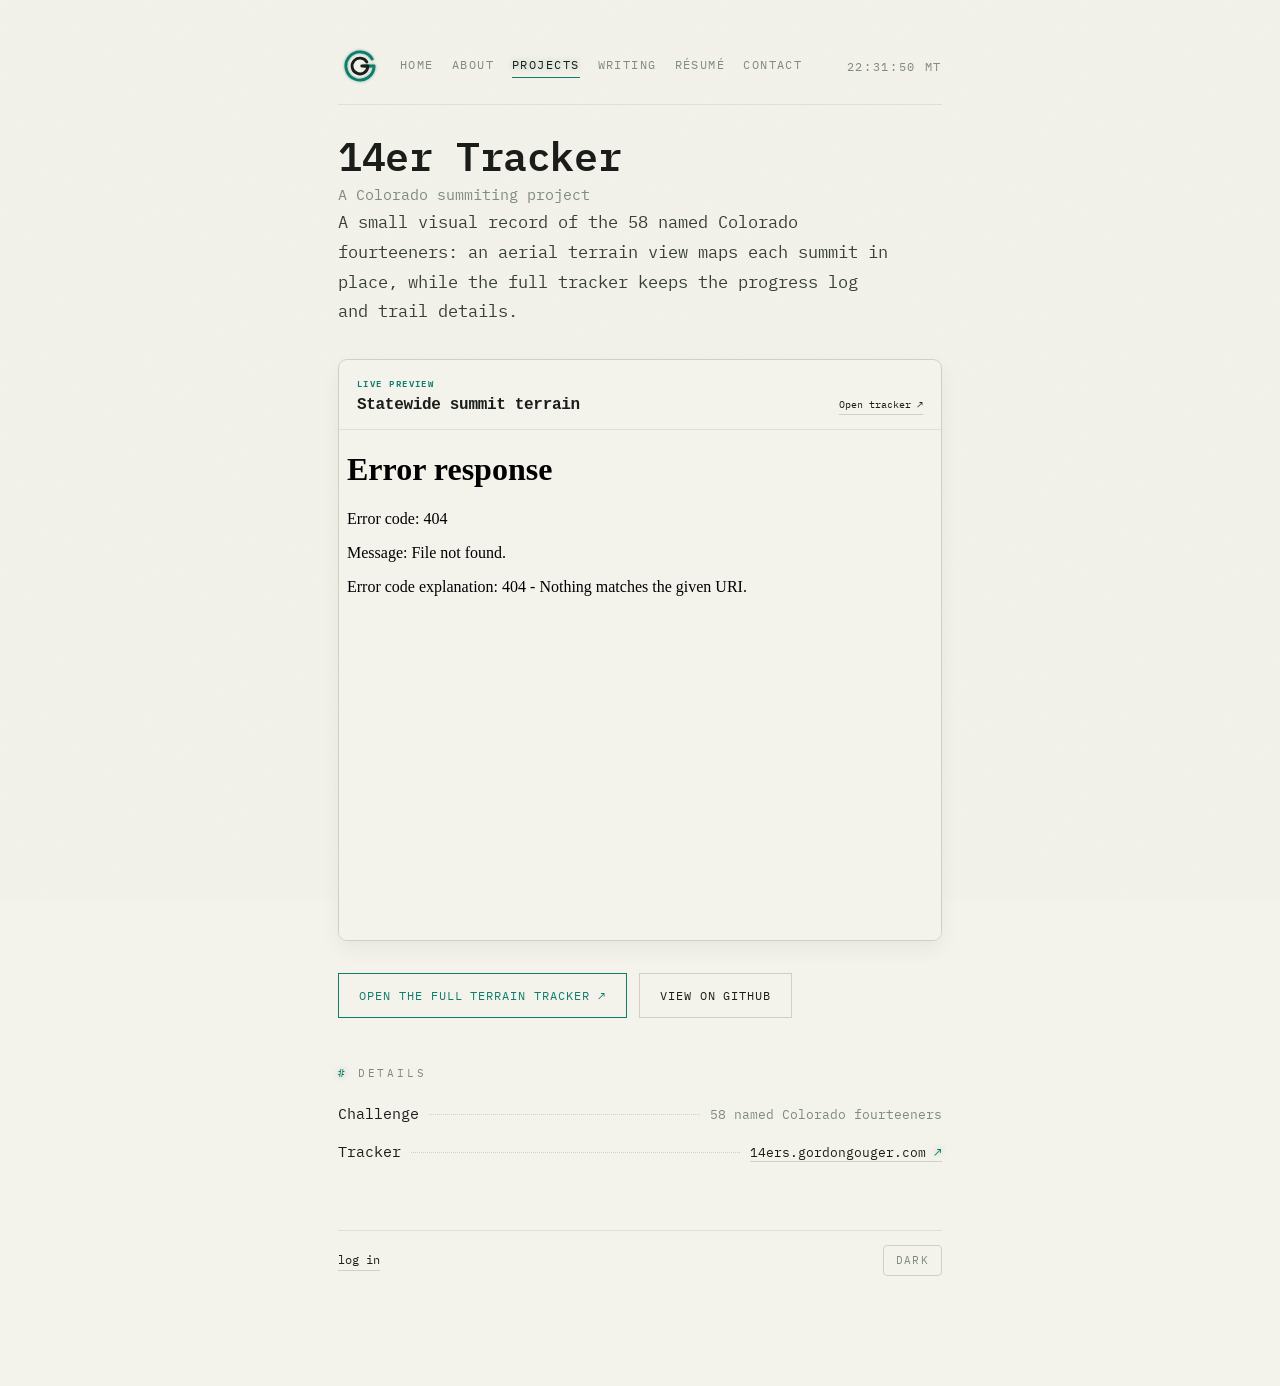
==== commit 9f8e0185: "Rename Library and Athletic Analytics projects" ====
--- a/14ers.html
+++ b/14ers.html
@@ -8,8 +8,8 @@
 <link rel="preconnect" href="https://fonts.googleapis.com">
 <link rel="preconnect" href="https://fonts.gstatic.com" crossorigin>
 <link href="https://fonts.googleapis.com/css2?family=IBM+Plex+Mono:ital,wght@0,400;0,500;0,600;1,400&display=swap" rel="stylesheet">
-<link rel="stylesheet" href="styles.css?v=18">
-<script src="site.js?v=19" defer></script>
+<link rel="stylesheet" href="styles.css?v=20">
+<script src="site.js?v=20" defer></script>
 <meta name="description" content="Gordon Gouger's Colorado fourteeners tracker — 58 named peaks, one summit at a time.">
 <meta property="og:title" content="14er Tracker — Gordon Gouger">
 <meta property="og:description" content="Gordon Gouger's Colorado fourteeners tracker — 58 named peaks, one summit at a time.">
@@ -45,7 +45,13 @@
       <p class="lead-text">A small visual record of the 58 named Colorado fourteeners: an aerial terrain view maps each summit in place, while the full tracker keeps the progress log and trail details.</p>
     </div>
 
-    <div class="tracker-embed"><iframe id="trackerEmbed" title="Colorado 14er Tracker preview" loading="lazy"></iframe></div>
+    <section class="app-preview app-preview-terrain" aria-label="Live 14er tracker preview">
+      <div class="app-preview-head">
+        <div><p class="preview-kicker">Live preview</p><h2>Statewide summit terrain</h2></div>
+        <a href="https://14ers.gordongouger.com">Open tracker ↗</a>
+      </div>
+      <div class="tracker-embed"><iframe id="trackerEmbed" title="Colorado 14er Tracker terrain preview" loading="lazy"></iframe></div>
+    </section>
 
     <div class="btnrow">
       <a class="btn" href="https://14ers.gordongouger.com">Open the full terrain tracker <span class="ext">↗</span></a>
--- a/styles.css
+++ b/styles.css
@@ -111,6 +111,16 @@
 .meron-live .cap{font-size:11px; color:var(--muted); font-style:italic; margin:8px 0 0;}
 .meron-live .live-dot{display:inline-block; width:7px; height:7px; border-radius:50%; background:var(--accent); margin-right:6px; box-shadow:0 0 6px var(--accent); vertical-align:middle;}
 @media (max-width:560px){ .meron-live .stats{grid-template-columns:repeat(2,1fr);} }
+
+/* Project pages share one compact live-preview frame. Each preview surfaces a
+   single useful slice of its app, then hands off to the dedicated experience. */
+.app-preview{margin:32px 0!important;overflow:hidden;border:1px solid var(--line2);border-radius:9px;background:color-mix(in srgb,var(--accent) 4%,var(--bg));box-shadow:0 8px 20px color-mix(in srgb,var(--ink) 5%,transparent)}
+.app-preview-head{display:flex;align-items:flex-end;justify-content:space-between;gap:18px;padding:16px 18px 14px;border-bottom:1px solid var(--line)}
+.app-preview-head>div{min-width:0}.preview-kicker{margin:0 0 3px;color:var(--accent);font-size:9px;font-weight:600;letter-spacing:.16em;text-transform:uppercase}.app-preview h2{margin:0;color:var(--ink);font-size:16px;letter-spacing:-.02em;line-height:1.25}.app-preview-head>a{flex:0 0 auto;color:var(--ink);font-size:10px;white-space:nowrap}.preview-note{margin:0;padding:11px 18px 13px;border-top:1px solid var(--line);color:var(--muted);font-size:10px;line-height:1.55}
+.app-preview .meron-live,.app-preview .athenaeum-live{margin:0;border:0;border-radius:0;padding:15px 18px;background:transparent}.app-preview .meron-live .ml-h{margin:0 0 8px;color:var(--accent);font-size:9px}.app-preview .meron-live .ml-h2{margin-top:15px}.app-preview .meron-live .stats{margin-bottom:0}.app-preview .meron-live .stat{padding-right:5px}.app-preview .meron-live .stat .n{font-size:20px}.app-preview .meron-live .stat .l{font-size:8px;letter-spacing:.11em}.app-preview .meron-live .spark{height:34px;margin-top:9px}.app-preview .meron-live .cap{display:none}
+.app-preview .athenaeum-live .ath-row{grid-template-columns:repeat(6,minmax(0,1fr));gap:9px;margin:0}.app-preview .ath-title{font-size:9px}.app-preview .ath-author{font-size:8px}.preview-data-line{display:flex;justify-content:space-between;gap:12px;margin:0 0 11px;color:var(--muted);font-size:9px;letter-spacing:.02em}.preview-data-line span:last-child{color:var(--accent);white-space:nowrap}.preview-data-line .live-dot{width:6px;height:6px;margin-right:4px;box-shadow:none}
+.app-preview .tracker-embed{margin:0;border:0;border-radius:0;background:var(--bg)}.app-preview .tracker-embed iframe{height:510px}.app-preview-terrain{background:var(--bg)}
+@media (max-width:560px){.app-preview-head{align-items:flex-start;padding:13px 14px}.app-preview h2{font-size:14px}.app-preview-head>a{font-size:9px}.preview-note{padding:10px 14px 11px;font-size:9px}.app-preview .meron-live,.app-preview .athenaeum-live{padding:13px 14px}.app-preview .tracker-embed iframe{height:390px}.app-preview .athenaeum-live .ath-row{gap:7px}.app-preview .ath-title{font-size:8px}.app-preview .ath-author{display:none}}
 
 /* Colorado 14er tracker */
 .peak-map,.peak-preview{margin:32px 0 12px; border:1px solid var(--line2); border-radius:8px; padding:16px 16px 14px; background:color-mix(in srgb, var(--accent) 5%, var(--bg));}
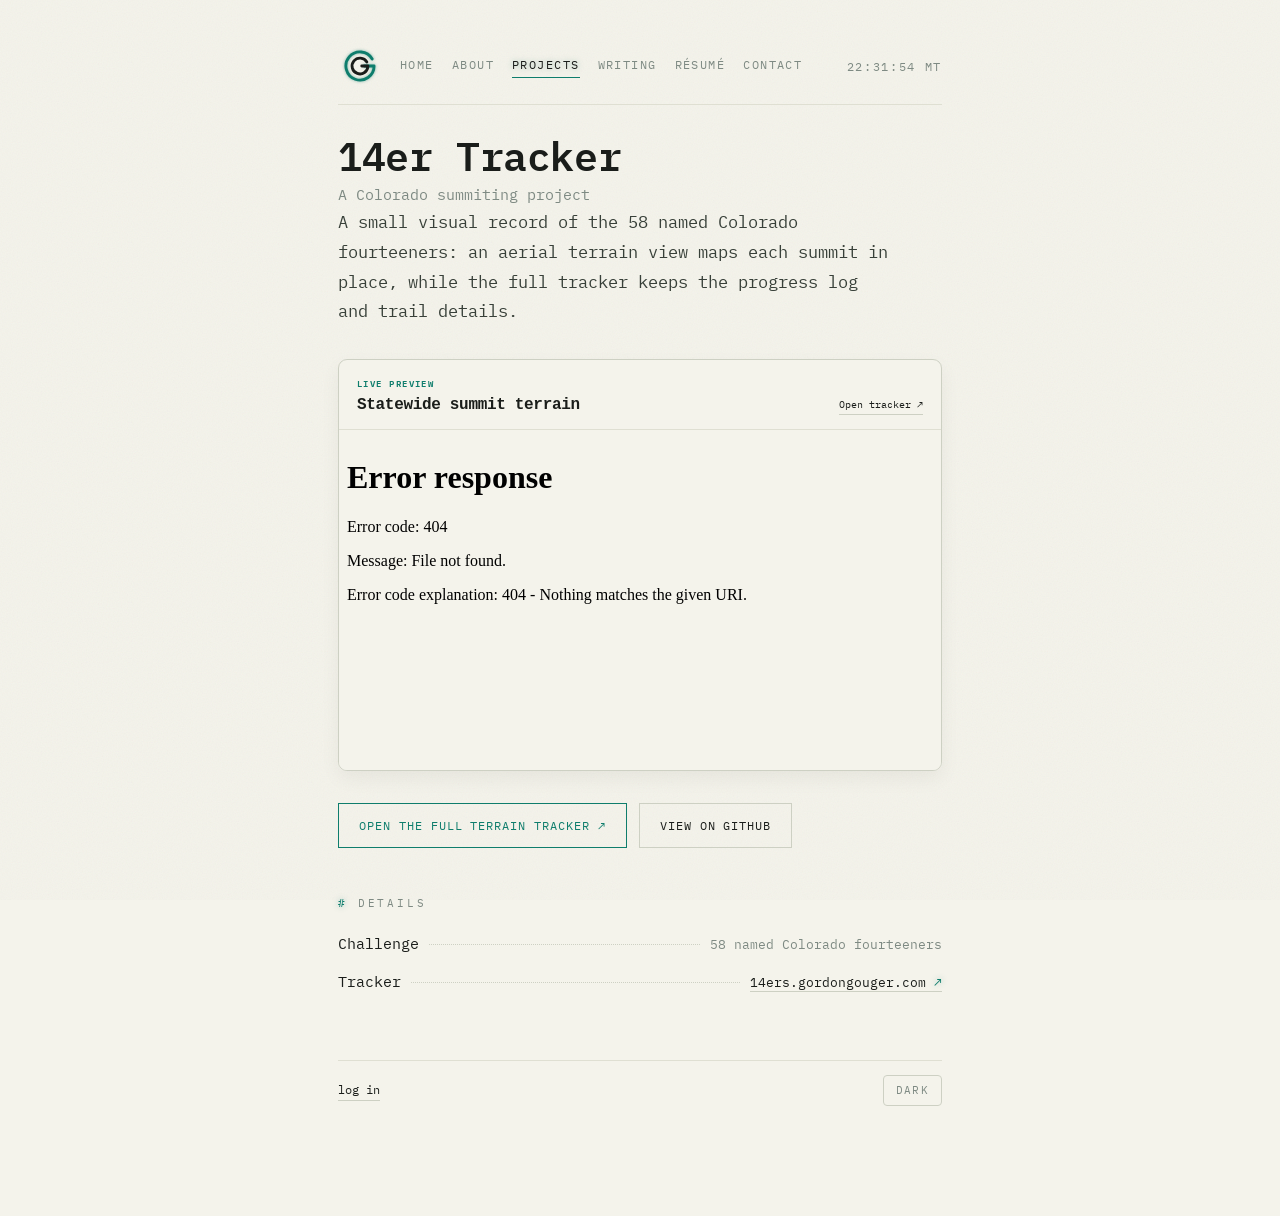
==== commit 20a5042d: "Make 14er preview a non-scrolling terrain snapshot" ====
--- a/14ers.html
+++ b/14ers.html
@@ -8,8 +8,8 @@
 <link rel="preconnect" href="https://fonts.googleapis.com">
 <link rel="preconnect" href="https://fonts.gstatic.com" crossorigin>
 <link href="https://fonts.googleapis.com/css2?family=IBM+Plex+Mono:ital,wght@0,400;0,500;0,600;1,400&display=swap" rel="stylesheet">
-<link rel="stylesheet" href="styles.css?v=20">
-<script src="site.js?v=20" defer></script>
+<link rel="stylesheet" href="styles.css?v=21">
+<script src="site.js?v=21" defer></script>
 <meta name="description" content="Gordon Gouger's Colorado fourteeners tracker — 58 named peaks, one summit at a time.">
 <meta property="og:title" content="14er Tracker — Gordon Gouger">
 <meta property="og:description" content="Gordon Gouger's Colorado fourteeners tracker — 58 named peaks, one summit at a time.">
@@ -50,7 +50,7 @@
         <div><p class="preview-kicker">Live preview</p><h2>Statewide summit terrain</h2></div>
         <a href="https://14ers.gordongouger.com">Open tracker ↗</a>
       </div>
-      <div class="tracker-embed"><iframe id="trackerEmbed" title="Colorado 14er Tracker terrain preview" loading="lazy"></iframe></div>
+      <div class="tracker-embed"><iframe id="trackerEmbed" title="Colorado 14er Tracker terrain preview" loading="lazy" scrolling="no" tabindex="-1"></iframe></div>
     </section>
 
     <div class="btnrow">
--- a/styles.css
+++ b/styles.css
@@ -91,36 +91,36 @@
 .figure figcaption{font-size:12px; color:var(--muted); font-style:italic; margin-top:8px;}
 .img-placeholder{display:flex; align-items:center; justify-content:center; aspect-ratio:3/2; border:1px dashed var(--line2); color:var(--muted); font-size:12px; letter-spacing:.1em; text-transform:uppercase;}
 
-/* live Meron telemetry card (project page) */
-.meron-live, .athenaeum-live{margin:30px 0; border:1px solid var(--line2); border-radius:8px; padding:18px 20px; background:color-mix(in srgb, var(--accent) 5%, var(--bg));}
-.athenaeum-live .ath-row{display:grid; grid-template-columns:repeat(6,1fr); gap:10px; margin-bottom:14px;}
-.athenaeum-live .ath-book{display:flex; flex-direction:column; gap:4px; text-decoration:none; color:inherit; min-width:0;}
-.athenaeum-live .ath-book img, .athenaeum-live .ath-no-cover{width:100%; aspect-ratio:2/3; object-fit:cover; border-radius:2px; background:var(--line2); display:block;}
-.athenaeum-live .ath-book.ath-all-time img, .athenaeum-live .ath-book.ath-all-time .ath-no-cover{box-shadow:0 0 0 2px #d4af37, 0 2px 8px rgba(212,175,55,.25);}
-.athenaeum-live .ath-book.ath-second-fav img, .athenaeum-live .ath-book.ath-second-fav .ath-no-cover{box-shadow:0 0 0 2px #b8b8b8, 0 2px 8px rgba(184,184,184,.25);}
-.athenaeum-live .ath-title{font-size:10px; font-weight:600; color:var(--ink); line-height:1.2; overflow:hidden; display:-webkit-box; -webkit-line-clamp:2; -webkit-box-orient:vertical;}
-.athenaeum-live .ath-author{font-size:9px; color:var(--muted); line-height:1.15; white-space:nowrap; overflow:hidden; text-overflow:ellipsis;}
-@media (max-width:560px){ .athenaeum-live .ath-row{grid-template-columns:repeat(3,1fr); gap:8px;} }
-.meron-live .stats{display:grid; grid-template-columns:repeat(4,1fr); gap:14px; margin-bottom:12px;}
-.meron-live .stat{display:flex; flex-direction:column;}
-.meron-live .stat .n{font-size:23px; color:var(--ink); font-weight:600; line-height:1.05; font-variant-numeric:tabular-nums;}
-.meron-live .stat .l{font-size:10px; text-transform:uppercase; letter-spacing:.13em; color:var(--muted); margin-top:4px;}
-.meron-live .ml-h{font-size:10px; text-transform:uppercase; letter-spacing:.16em; color:var(--accent); margin:0 0 9px;}
-.meron-live .ml-h2{margin-top:16px;}
-.meron-live .spark{display:block; width:100%; height:46px;}
-.meron-live .cap{font-size:11px; color:var(--muted); font-style:italic; margin:8px 0 0;}
-.meron-live .live-dot{display:inline-block; width:7px; height:7px; border-radius:50%; background:var(--accent); margin-right:6px; box-shadow:0 0 6px var(--accent); vertical-align:middle;}
-@media (max-width:560px){ .meron-live .stats{grid-template-columns:repeat(2,1fr);} }
+/* live project telemetry cards */
+.athletics-live, .library-live{margin:30px 0; border:1px solid var(--line2); border-radius:8px; padding:18px 20px; background:color-mix(in srgb, var(--accent) 5%, var(--bg));}
+.library-live .ath-row{display:grid; grid-template-columns:repeat(6,1fr); gap:10px; margin-bottom:14px;}
+.library-live .ath-book{display:flex; flex-direction:column; gap:4px; text-decoration:none; color:inherit; min-width:0;}
+.library-live .ath-book img, .library-live .ath-no-cover{width:100%; aspect-ratio:2/3; object-fit:cover; border-radius:2px; background:var(--line2); display:block;}
+.library-live .ath-book.ath-all-time img, .library-live .ath-book.ath-all-time .ath-no-cover{box-shadow:0 0 0 2px #d4af37, 0 2px 8px rgba(212,175,55,.25);}
+.library-live .ath-book.ath-second-fav img, .library-live .ath-book.ath-second-fav .ath-no-cover{box-shadow:0 0 0 2px #b8b8b8, 0 2px 8px rgba(184,184,184,.25);}
+.library-live .ath-title{font-size:10px; font-weight:600; color:var(--ink); line-height:1.2; overflow:hidden; display:-webkit-box; -webkit-line-clamp:2; -webkit-box-orient:vertical;}
+.library-live .ath-author{font-size:9px; color:var(--muted); line-height:1.15; white-space:nowrap; overflow:hidden; text-overflow:ellipsis;}
+@media (max-width:560px){ .library-live .ath-row{grid-template-columns:repeat(3,1fr); gap:8px;} }
+.athletics-live .stats{display:grid; grid-template-columns:repeat(4,1fr); gap:14px; margin-bottom:12px;}
+.athletics-live .stat{display:flex; flex-direction:column;}
+.athletics-live .stat .n{font-size:23px; color:var(--ink); font-weight:600; line-height:1.05; font-variant-numeric:tabular-nums;}
+.athletics-live .stat .l{font-size:10px; text-transform:uppercase; letter-spacing:.13em; color:var(--muted); margin-top:4px;}
+.athletics-live .ml-h{font-size:10px; text-transform:uppercase; letter-spacing:.16em; color:var(--accent); margin:0 0 9px;}
+.athletics-live .ml-h2{margin-top:16px;}
+.athletics-live .spark{display:block; width:100%; height:46px;}
+.athletics-live .cap{font-size:11px; color:var(--muted); font-style:italic; margin:8px 0 0;}
+.athletics-live .live-dot{display:inline-block; width:7px; height:7px; border-radius:50%; background:var(--accent); margin-right:6px; box-shadow:0 0 6px var(--accent); vertical-align:middle;}
+@media (max-width:560px){ .athletics-live .stats{grid-template-columns:repeat(2,1fr);} }
 
 /* Project pages share one compact live-preview frame. Each preview surfaces a
    single useful slice of its app, then hands off to the dedicated experience. */
 .app-preview{margin:32px 0!important;overflow:hidden;border:1px solid var(--line2);border-radius:9px;background:color-mix(in srgb,var(--accent) 4%,var(--bg));box-shadow:0 8px 20px color-mix(in srgb,var(--ink) 5%,transparent)}
 .app-preview-head{display:flex;align-items:flex-end;justify-content:space-between;gap:18px;padding:16px 18px 14px;border-bottom:1px solid var(--line)}
 .app-preview-head>div{min-width:0}.preview-kicker{margin:0 0 3px;color:var(--accent);font-size:9px;font-weight:600;letter-spacing:.16em;text-transform:uppercase}.app-preview h2{margin:0;color:var(--ink);font-size:16px;letter-spacing:-.02em;line-height:1.25}.app-preview-head>a{flex:0 0 auto;color:var(--ink);font-size:10px;white-space:nowrap}.preview-note{margin:0;padding:11px 18px 13px;border-top:1px solid var(--line);color:var(--muted);font-size:10px;line-height:1.55}
-.app-preview .meron-live,.app-preview .athenaeum-live{margin:0;border:0;border-radius:0;padding:15px 18px;background:transparent}.app-preview .meron-live .ml-h{margin:0 0 8px;color:var(--accent);font-size:9px}.app-preview .meron-live .ml-h2{margin-top:15px}.app-preview .meron-live .stats{margin-bottom:0}.app-preview .meron-live .stat{padding-right:5px}.app-preview .meron-live .stat .n{font-size:20px}.app-preview .meron-live .stat .l{font-size:8px;letter-spacing:.11em}.app-preview .meron-live .spark{height:34px;margin-top:9px}.app-preview .meron-live .cap{display:none}
-.app-preview .athenaeum-live .ath-row{grid-template-columns:repeat(6,minmax(0,1fr));gap:9px;margin:0}.app-preview .ath-title{font-size:9px}.app-preview .ath-author{font-size:8px}.preview-data-line{display:flex;justify-content:space-between;gap:12px;margin:0 0 11px;color:var(--muted);font-size:9px;letter-spacing:.02em}.preview-data-line span:last-child{color:var(--accent);white-space:nowrap}.preview-data-line .live-dot{width:6px;height:6px;margin-right:4px;box-shadow:none}
-.app-preview .tracker-embed{margin:0;border:0;border-radius:0;background:var(--bg)}.app-preview .tracker-embed iframe{height:510px}.app-preview-terrain{background:var(--bg)}
-@media (max-width:560px){.app-preview-head{align-items:flex-start;padding:13px 14px}.app-preview h2{font-size:14px}.app-preview-head>a{font-size:9px}.preview-note{padding:10px 14px 11px;font-size:9px}.app-preview .meron-live,.app-preview .athenaeum-live{padding:13px 14px}.app-preview .tracker-embed iframe{height:390px}.app-preview .athenaeum-live .ath-row{gap:7px}.app-preview .ath-title{font-size:8px}.app-preview .ath-author{display:none}}
+.app-preview .athletics-live,.app-preview .library-live{margin:0;border:0;border-radius:0;padding:15px 18px;background:transparent}.app-preview .athletics-live .ml-h{margin:0 0 8px;color:var(--accent);font-size:9px}.app-preview .athletics-live .ml-h2{margin-top:15px}.app-preview .athletics-live .stats{margin-bottom:0}.app-preview .athletics-live .stat{padding-right:5px}.app-preview .athletics-live .stat .n{font-size:20px}.app-preview .athletics-live .stat .l{font-size:8px;letter-spacing:.11em}.app-preview .athletics-live .spark{height:34px;margin-top:9px}.app-preview .athletics-live .cap{display:none}
+.app-preview .library-live .ath-row{grid-template-columns:repeat(6,minmax(0,1fr));gap:9px;margin:0}.app-preview .ath-title{font-size:9px}.app-preview .ath-author{font-size:8px}.preview-data-line{display:flex;justify-content:space-between;gap:12px;margin:0 0 11px;color:var(--muted);font-size:9px;letter-spacing:.02em}.preview-data-line span:last-child{color:var(--accent);white-space:nowrap}.preview-data-line .live-dot{width:6px;height:6px;margin-right:4px;box-shadow:none}
+.app-preview .tracker-embed{height:340px;margin:0;border:0;border-radius:0;background:var(--bg)}.app-preview .tracker-embed iframe{height:100%;pointer-events:none}.app-preview-terrain{background:var(--bg)}
+@media (max-width:560px){.app-preview-head{align-items:flex-start;padding:13px 14px}.app-preview h2{font-size:14px}.app-preview-head>a{font-size:9px}.preview-note{padding:10px 14px 11px;font-size:9px}.app-preview .athletics-live,.app-preview .library-live{padding:13px 14px}.app-preview .tracker-embed{height:280px}.app-preview .library-live .ath-row{gap:7px}.app-preview .ath-title{font-size:8px}.app-preview .ath-author{display:none}}
 
 /* Colorado 14er tracker */
 .peak-map,.peak-preview{margin:32px 0 12px; border:1px solid var(--line2); border-radius:8px; padding:16px 16px 14px; background:color-mix(in srgb, var(--accent) 5%, var(--bg));}
@@ -278,9 +278,9 @@
   .btnrow{gap:10px;}
   .btnrow .btn{flex:1 1 auto; text-align:center; padding:13px 18px;}
 
-  /* meron-live card — tighter padding */
-  .meron-live{padding:16px 16px;}
-  .meron-live .stat .n{font-size:20px;}
+  /* athletics card — tighter padding */
+  .athletics-live{padding:16px 16px;}
+  .athletics-live .stat .n{font-size:20px;}
 }
 
 /* ---- print: clean one-page résumé ---- */
